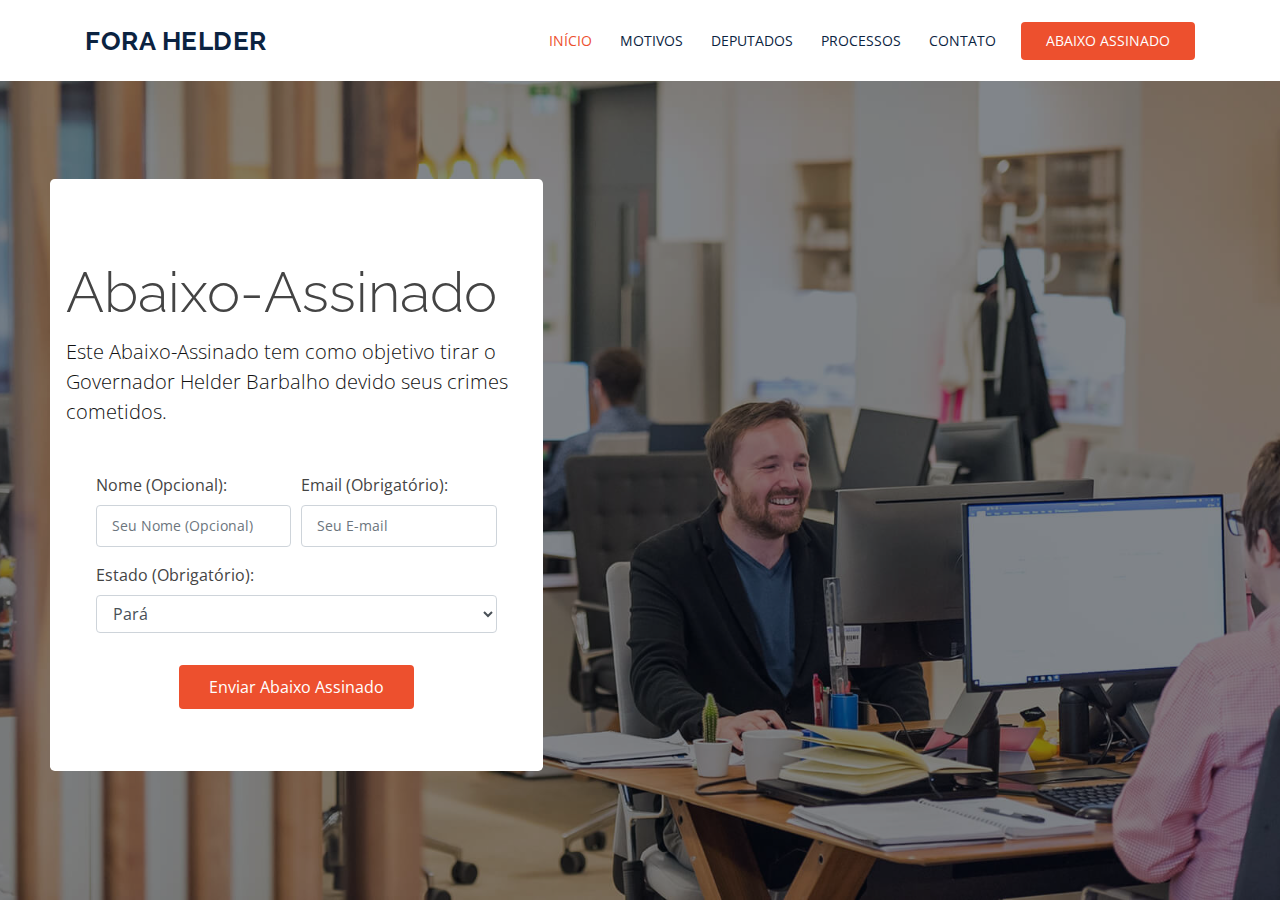
==== abaixoassinado.html @ c9b3d595 "responsividade e pagina formulario" ====
<!DOCTYPE html>
<html lang="pt-br">
  <head>
    <meta charset="utf-8" />
    <meta content="width=device-width, initial-scale=1.0" name="viewport" />

    <title>FORA HELDER</title>
    <meta content="FORA HELDER" name="description" />
    <meta content="#forahelder, Helder Barbalho, Respiradores, Família Barbalho" name="keywords" />

    <!-- Favicons -->
    <link href="assets/img/favicon.png" rel="icon" />
    <link href="assets/img/apple-touch-icon.png" rel="apple-touch-icon" />

    <!-- Google Fonts -->
    <link
      href="https://fonts.googleapis.com/css?family=Open+Sans:300,300i,400,400i,600,600i,700,700i|Raleway:300,300i,400,400i,500,500i,600,600i,700,700i|Poppins:300,300i,400,400i,500,500i,600,600i,700,700i"
      rel="stylesheet"
    />

    <!-- Vendor CSS Files -->
    <link
      href="assets/vendor/bootstrap/css/bootstrap.min.css"
      rel="stylesheet"
    />
    <link href="assets/vendor/icofont/icofont.min.css" rel="stylesheet" />
    <link href="assets/vendor/boxicons/css/boxicons.min.css" rel="stylesheet" />
    <link href="assets/vendor/animate.css/animate.min.css" rel="stylesheet" />
    <link href="assets/vendor/remixicon/remixicon.css" rel="stylesheet" />
    <link href="assets/vendor/venobox/venobox.css" rel="stylesheet" />
    <link
      href="assets/vendor/owl.carousel/assets/owl.carousel.min.css"
      rel="stylesheet"
    />
    <link href="assets/vendor/aos/aos.css" rel="stylesheet" />

    <!-- Template Main CSS File -->
    <link href="assets/css/style.css" rel="stylesheet" />
  </head>

  <body>
    <!-- ======= Header ======= -->
    <header id="header" class="fixed-top">
      <div class="container d-flex align-items-center">
        <h1 class="logo mr-auto">
          <a href="index.html">FORA HELDER</a>
        </h1>
        <!-- Uncomment below if you prefer to use an image logo -->
        <!-- <a href="index.html" class="logo mr-auto"><img src="assets/img/logo.png" alt="" class="img-fluid"></a>-->

        <nav class="nav-menu d-none d-lg-block">
          <ul>
            <li class="active"><a href="index.html">INÍCIO</a></li>
            <li><a href="#about">MOTIVOS</a></li>
            <li><a href="#services">DEPUTADOS</a></li>
            <!-- <li><a href="#portfolio">Galeria</a></li> -->
            <li><a href="#faq">PROCESSOS</a></li>
            <!-- <li class="drop-down">
              <a href="">Drop Down</a>
              <ul>
                <li><a href="#">Drop Down 1</a></li>
                <li class="drop-down">
                  <a href="#">Deep Drop Down</a>
                  <ul>
                    <li><a href="#">Deep Drop Down 1</a></li>
                    <li><a href="#">Deep Drop Down 2</a></li>
                    <li><a href="#">Deep Drop Down 3</a></li>
                    <li><a href="#">Deep Drop Down 4</a></li>
                    <li><a href="#">Deep Drop Down 5</a></li>
                  </ul>
                </li>
                <li><a href="#">Drop Down 2</a></li>
                <li><a href="#">Drop Down 3</a></li>
                <li><a href="#">Drop Down 4</a></li>
              </ul>
            </li> -->
            <li><a href="#contact">CONTATO</a></li>
          </ul>
        </nav>
        <!-- .nav-menu -->

        <a href="#" class="get-started-btn">ABAIXO ASSINADO</a>
      </div>
    </header>
    <!-- End Header -->
    
    <!-- ======= INICIO ======= -->
    <section id="hero">
      <div id="heroCarousel" class="carousel slide carousel-fade" data-ride="carousel">
        <!-- <ol class="carousel-indicators" id="hero-carousel-indicators"></ol> -->
        <div class="carousel-inner" role="listbox">
          <div class="carousel-item active" style="background-image: url(assets/img/slide/slide-1.jpg)">
            <div class="carousel-container">
                <div class="row">
                    <!-- <div class="col-md-6"></div> -->
                    <div class="col-md-6">
                        <div class="jumbotron section-assinaturas contact">

                            <br><br>
                            <h1 class="display-4">Abaixo-Assinado</h1>
                            <p class="lead">Este Abaixo-Assinado tem como objetivo tirar o Governador Helder Barbalho devido seus crimes cometidos.</p>
                            
                            <form action="enviar.php" method="post" role="form" class="php-email-form" >

                                <div class="form-row">
                                    <div class="col form-group">
                                        <label >Nome (Opcional):</label>
                                        <input 
                                        type="text"
                                        name="nome"
                                        class="form-control"
                                        id="nome"
                                        placeholder="Seu Nome (Opcional)"
                                        />
                                        
                                    </div>
                    
                                    <div class="col form-group">
                                        <label>Email (Obrigatório):</label>
                                        <input
                                        type="email"
                                        class="form-control"
                                        name="email"
                                        id="email"
                                        placeholder="Seu E-mail"
                                        data-rule="email"
                                        data-msg="Insira um email válido"
                                        />
                                        <div class="validate"></div>
                                    </div>
                                </div>
                            
                                <div class="form-row">
                                    <div class="col form-group">
                                        <!-- <input 
                                        type="text"
                                        name="estado"
                                        class="form-control"
                                        id="estado"
                                        placeholder="Seu Estado"
                                        data-msg="Insira o seu Estado"
                                        data-rule="minlen:4"
                                        /> -->
                                        
                                        <label>Estado (Obrigatório):</label>
                                        <select class="form-control" name="estado" id="estado">
                                            <option>Pará</option>
                                            <option>São Paulo</option>
                                            <option></option> <option></option> 
                                            <option>Acre</option>
                                            <option>Alagoas</option>
                                            <option>Amapá</option>
                                            <option>Amazonas</option>
                                            <option>Bahia</option>
                                            <option>Ceara</option>
                                            <option>Distrito Federal</option>
                                            <option>Espírito Santo</option>
                                            <option>Goiás</option>
                                            <option>Maranhão</option>
                                            <option>Mato Grosso</option>
                                            <option>Mato Grosso do Sul</option>
                                            <option>Minas Gerais</option>
                                            <option>Paraíba</option>
                                            <option>Paraná</option>
                                            <option>Pernambuco</option>
                                            <option>Piauí</option>
                                            <option>Rio de Janeiro</option>
                                            <option>Rio Grande do Norte</option>
                                            <option>Rio Grande do Sul</option>
                                            <option>Rondônia</option>
                                            <option>Roraima</option>
                                            <option>Santa Catarina</option>
                                            <option>Sergipe</option>
                                            <option>Tocantins</option>
                                        </select>
                    
                                    </div>
                                </div>
                            
                                
                                <!-- <div class="form-group">
                                <input
                                    type="text"
                                    class="form-control"
                                    name="subject"
                                    id="subject"
                                    placeholder="Subject"
                                    data-rule="minlen:4"
                                    data-msg="Please enter at least 8 chars of subject"
                                />
                                <div class="validate"></div>
                                </div>
                                <div class="form-group">
                                <textarea
                                    class="form-control"
                                    name="message"
                                    rows="5"
                                    data-rule="required"
                                    data-msg="Please write something for us"
                                    placeholder="Message"
                                ></textarea>
                                <div class="validate"></div>
                                </div> -->
                
                                <div class="mb-3">
                                    <div class="loading">Carregando</div>
                                    <div class="error-message"></div>
                                    <div class="sent-message">
                                        Mensagem Enviada.Obrigado pela sua ajuda.
                                    </div>
                                </div>

                                <div class="text-center">
                                <button type="submit">Enviar Abaixo Assinado</button>
                                </div>
                            </form>
                        </div>
                    </div>
                </div>

              <!-- <div class="container" id="secao-inicio">
                <h2 class="animate__animated animate__fadeInDown">
                  <span>FORA HELDER</span>
                </h2>
                <p class="animate__animated animate__fadeInUp">

                </p>
                <a href="#about" class="btn-get-started animate__animated animate__fadeInUp scrollto">
                  Motivos
                </a>
                <a href="#services" class="btn-get-started animate__animated animate__fadeInUp scrollto">
                  Deputados
                </a>
                <a href="#cta" class="btn-get-started animate__animated animate__fadeInUp scrollto">
                  Abaixo Assinado
                </a>
              </div> -->
            </div>
          </div>

          <!-- <div
            class="carousel-item"
            style="background-image: url(assets/img/slide/slide-2.jpg)"
          >
            <div class="carousel-container">
              <div class="container">
                <h2 class="animate__animated animate__fadeInDown">
                Estudantil Paraense
                </h2>
                <p class="animate__animated animate__fadeInUp">
                  Ut velit est quam dolor ad a aliquid qui aliquid. Sequi ea ut
                  et est quaerat sequi nihil ut aliquam. Occaecati alias dolorem
                  mollitia ut. Similique ea voluptatem. Esse doloremque
                  accusamus repellendus deleniti vel.
                </p>
                <a
                  href="#about"
                  class="btn-get-started animate__animated animate__fadeInUp scrollto"
                  >Saiba Mais</a
                >
              </div>
            </div>
          </div>

          <div
            class="carousel-item"
            style="background-image: url(assets/img/slide/slide-3.jpg)"
          >
            <div class="carousel-container">
              <div class="container">
                <h2 class="animate__animated animate__fadeInDown">
                  
                </h2>
                <p class="animate__animated animate__fadeInUp">
                  Ut velit est quam dolor ad a aliquid qui aliquid. Sequi ea ut
                  et est quaerat sequi nihil ut aliquam. Occaecati alias dolorem
                  mollitia ut. Similique ea voluptatem. Esse doloremque
                  accusamus repellendus deleniti vel. Minus et tempore modi
                  architecto.
                </p>
                <a
                  href="#about"
                  class="btn-get-started animate__animated animate__fadeInUp scrollto"
                  >Saiba Mais</a
                >
              </div>
            </div>
          </div>
        </div>

        <a
          class="carousel-control-prev"
          href="#heroCarousel"
          role="button"
          data-slide="prev"
        >
          <span
            class="carousel-control-prev-icon icofont-simple-left"
            aria-hidden="true"
          ></span>
          <span class="sr-only">Previous</span>
        </a>

        <a
          class="carousel-control-next"
          href="#heroCarousel"
          role="button"
          data-slide="next"
        >
          <span
            class="carousel-control-next-icon icofont-simple-right"
            aria-hidden="true"
          ></span>
          <span class="sr-only">Next</span>
        </a> -->
        </div>
    </section>
    <!-- INICIO -->

    <div id="preloader"></div>
    <a href="#" class="back-to-top"><i class="icofont-simple-up"></i></a>

    <!-- Vendor JS Files -->
    <script src="assets/vendor/jquery/jquery.min.js"></script>
    <script src="assets/vendor/bootstrap/js/bootstrap.bundle.min.js"></script>
    <script src="assets/vendor/jquery.easing/jquery.easing.min.js"></script>
    <script src="assets/vendor/php-email-form/validate.js"></script>
    <script src="assets/vendor/waypoints/jquery.waypoints.min.js"></script>
    <script src="assets/vendor/counterup/counterup.min.js"></script>
    <script src="assets/vendor/venobox/venobox.min.js"></script>
    <script src="assets/vendor/owl.carousel/owl.carousel.min.js"></script>
    <script src="assets/vendor/isotope-layout/isotope.pkgd.min.js"></script>
    <script src="assets/vendor/aos/aos.js"></script>

    <!-- Template Main JS File -->
    <script src="assets/js/main.js"></script>
  </body>
</html>
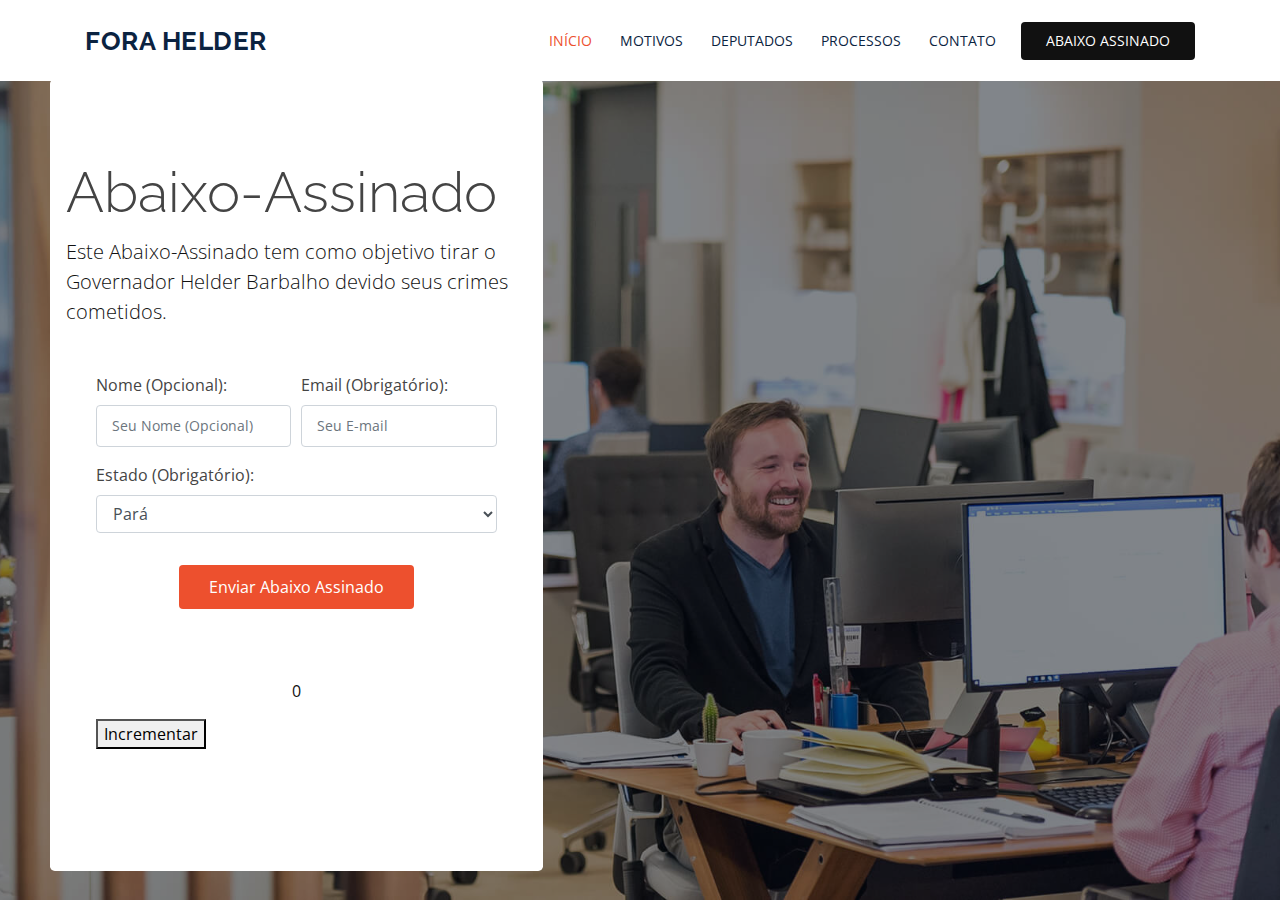
==== commit 7a030971: "atualização de cores inicio" ====
--- a/abaixoassinado.html
+++ b/abaixoassinado.html
@@ -212,6 +212,15 @@
 
                                 <div class="text-center">
                                 <button type="submit">Enviar Abaixo Assinado</button>
+                                <section class="about">
+                                  <div class="container">
+                                    <div class="row">
+                                      <p id="contador"></p>
+                                      <button id="btn_incrementar" type="button"> Incrementar</button>
+                                    </div>
+                                  </div>
+                                </section>
+                          
                                 </div>
                             </form>
                         </div>
@@ -320,6 +329,8 @@
     <div id="preloader"></div>
     <a href="#" class="back-to-top"><i class="icofont-simple-up"></i></a>
 
+    <script src="assets/js/script.js"></script>
+
     <!-- Vendor JS Files -->
     <script src="assets/vendor/jquery/jquery.min.js"></script>
     <script src="assets/vendor/bootstrap/js/bootstrap.bundle.min.js"></script>
--- a/assets/css/style.css
+++ b/assets/css/style.css
@@ -11,7 +11,7 @@
 } */
 
 a:hover {
-  color: #f1775d;
+  color: #111;
   text-decoration: none;
 }
 
@@ -89,14 +89,15 @@
   width: 40px;
   height: 40px;
   border-radius: 4px;
-  background: #ed502e;
+  background: #111;
   color: #fff;
   transition: all 0.4s;
 }
 
 .back-to-top i:hover {
-  background: #f06f54;
-  color: #fff;
+  background: #fff;
+  color: #111;
+  border: 2px solid #111;
 }
 
 /*--------------------------------------------------------------
@@ -255,7 +256,7 @@
 /* Get Startet Button */
 .get-started-btn {
   margin-left: 25px;
-  background: #ed502e;
+  background: #111;
   color: #fff;
   border-radius: 4px;
   padding: 8px 25px 9px 25px;
@@ -266,7 +267,7 @@
 }
 
 .get-started-btn:hover {
-  background: #ef6445;
+  background: #111;
   color: #fff;
 }
 
@@ -527,7 +528,7 @@
 
 #hero .btn-get-started {
   font-family: 'Raleway', sans-serif;
-  font-weight: 500;
+  font-weight: bold;
   font-size: 14px;
   letter-spacing: 1px;
   display: inline-block;
@@ -538,12 +539,16 @@
   color: #fff;
   -webkit-animation-delay: 0.8s;
   animation-delay: 0.8s;
-  background: #ed502e;
+  background: #111;
   margin-top: 15px;
+  text-transform: uppercase;
 }
 
 #hero .btn-get-started:hover {
-  background: #ef6445;
+  background: #fff;
+  color: #111;
+  text-transform: uppercase;
+  font-weight: bold;
 }
 
 @media (max-width: 992px) {
@@ -602,7 +607,7 @@
   margin: 0 0 5px 0;
   letter-spacing: 2px;
   text-transform: uppercase;
-  color: #aaaaaa;
+  color: #111;
   font-family: 'Poppins', sans-serif;
 }
 
@@ -626,7 +631,7 @@
   font-weight: 700;
   text-transform: uppercase;
   font-family: 'Poppins', sans-serif;
-  color: #0f2f57;
+  color: #111;
 }
 
 @media (max-width: 500px){
@@ -661,7 +666,7 @@
   left: 0;
   top: 2px;
   font-size: 20px;
-  color: #ed502e;
+  color: #111;
   line-height: 1;
 }
 
@@ -757,7 +762,7 @@
 .why-us .content h3 {
   font-weight: 400;
   font-size: 34px;
-  color: #123a6d;
+  color: #111;
 }
 
 .why-us .content h4 {
@@ -811,7 +816,7 @@
 }
 
 .why-us .accordion-list span {
-  color: #ed502e;
+  color: #111;
   font-weight: 600;
   font-size: 18px;
   padding-right: 10px;
@@ -1159,6 +1164,17 @@
   margin: auto;
 }
 
+.dep-contra-title p{
+  margin-top: 30px;
+  margin-bottom: 30px;
+  font-size: 36px;
+  font-weight: 700;
+  text-transform: uppercase;
+  font-family: 'Poppins', sans-serif;
+  color: #720a0a;
+  text-align: center;
+}
+
 .dep-title p {
   margin-top: 30px;
   margin-bottom: 30px;
@@ -1166,7 +1182,7 @@
   font-weight: 700;
   text-transform: uppercase;
   font-family: 'Poppins', sans-serif;
-  color: #0f2f57;
+  color: #111;
   text-align: center;
 }
 
@@ -1185,12 +1201,14 @@
   font-weight: bold;
   transition: 0.3s;
   /* border: 2px solid ; */
-  background: #ed502e;
+  background: #111;
+  border: 2px solid #111;
 }
 
 .btn-todos .btn-todos-button:hover {
-  background: #111;
-  color: #fff;
+  background: #fff;
+  color: #111;
+  border: 2px solid #111;
 }
 
 
@@ -1294,7 +1312,7 @@
 --------------------------------------------------------------*/
 .cta {
   padding: 80px 0;
-  background: #0b2341;
+  background: #111;
   margin-top: 50px;
 }
 
@@ -1319,13 +1337,14 @@
   transition: 0.5s;
   text-transform: uppercase;
   margin-top: 10px;
-  border: 2px solid #ed502e;
+  border: 2px solid #fff;
   color: #fff;
 }
 
 .cta .cta-btn:hover {
-  background: #ed502e;
-  border: 2px solid #ed502e;
+  background: #fff;
+  border: 2px solid #fff;
+  color: #111;
 }
 
 /*--------------------------------------------------------------
@@ -1680,26 +1699,40 @@
 # Contact
 --------------------------------------------------------------*/
 .contact .info-box {
-  color: #0b2341;
+  color: #111;
   text-align: center;
   box-shadow: 0 0 30px rgba(214, 215, 216, 0.6);
   padding: 20px 0 30px 0;
   background: #fff;
 }
 
+.contact .info-box:hover{
+  transition: 0.3s;
+  background: #111;
+  color: #fff;
+}
+
 .contact .info-box i {
   font-size: 32px;
-  color: #ed502e;
+  color: #111;
   border-radius: 50%;
   padding: 8px;
   border: 2px dotted #fbdad2;
 }
 
+.contact .info-box:hover i{
+  color: #fff;
+}
+
 .contact .info-box h3 {
   font-size: 20px;
-  color: #777777;
+  color: #111;
   font-weight: 700;
   margin: 10px 0;
+}
+
+.contact .info-box:hover h3{
+  color: #fff;
 }
 
 .contact .info-box p {
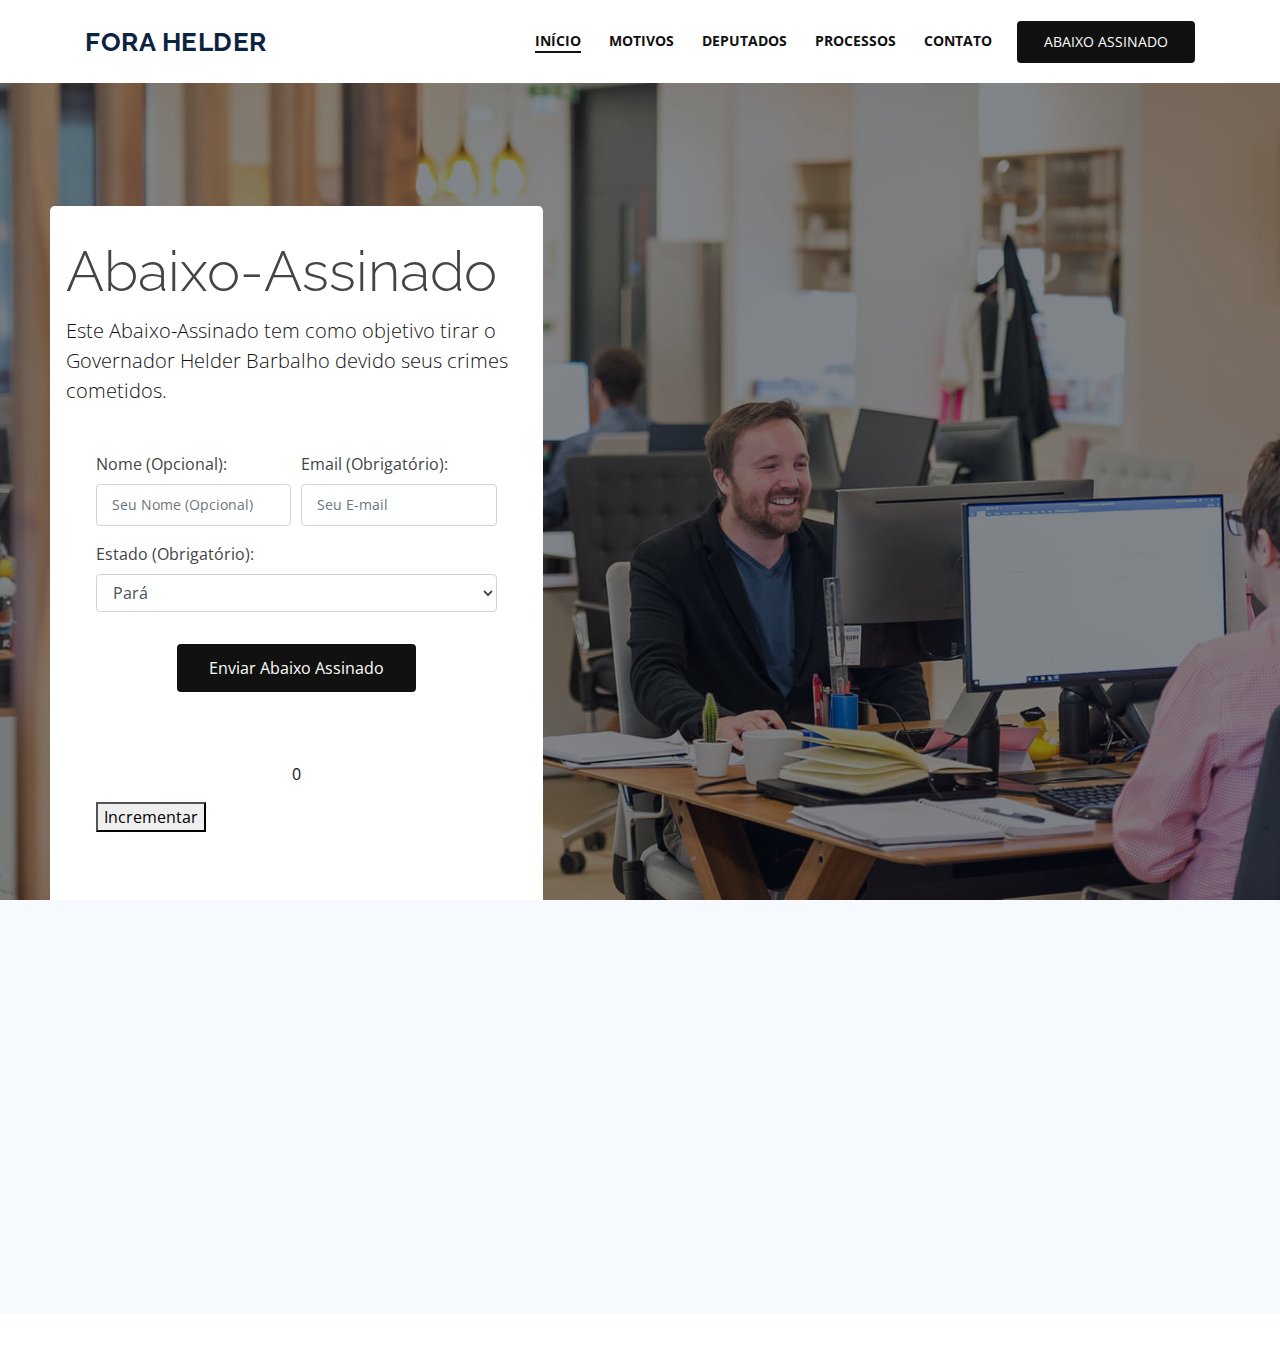
==== commit 39d33311: "layout básico atualizado" ====
--- a/abaixoassinado.html
+++ b/abaixoassinado.html
@@ -51,10 +51,10 @@
         <nav class="nav-menu d-none d-lg-block">
           <ul>
             <li class="active"><a href="index.html">INÍCIO</a></li>
-            <li><a href="#about">MOTIVOS</a></li>
-            <li><a href="#services">DEPUTADOS</a></li>
+            <li><a href="index.html">MOTIVOS</a></li>
+            <li><a href="index.html">DEPUTADOS</a></li>
             <!-- <li><a href="#portfolio">Galeria</a></li> -->
-            <li><a href="#faq">PROCESSOS</a></li>
+            <li><a href="index.html">PROCESSOS</a></li>
             <!-- <li class="drop-down">
               <a href="">Drop Down</a>
               <ul>
@@ -74,7 +74,7 @@
                 <li><a href="#">Drop Down 4</a></li>
               </ul>
             </li> -->
-            <li><a href="#contact">CONTATO</a></li>
+            <li><a href="index.html">CONTATO</a></li>
           </ul>
         </nav>
         <!-- .nav-menu -->
@@ -92,11 +92,8 @@
           <div class="carousel-item active" style="background-image: url(assets/img/slide/slide-1.jpg)">
             <div class="carousel-container">
                 <div class="row">
-                    <!-- <div class="col-md-6"></div> -->
-                    <div class="col-md-6">
+                    <div class="col-md-6 coluna-template" >
                         <div class="jumbotron section-assinaturas contact">
-
-                            <br><br>
                             <h1 class="display-4">Abaixo-Assinado</h1>
                             <p class="lead">Este Abaixo-Assinado tem como objetivo tirar o Governador Helder Barbalho devido seus crimes cometidos.</p>
                             
@@ -326,6 +323,192 @@
     </section>
     <!-- INICIO -->
 
+          <!-- ======= CONTATO Section ======= -->
+          <section id="contact" class="contact section-bg">
+            <div class="container" data-aos="fade-up">
+              <div class="section-title">
+                <h2>Contato</h2>
+                <p>Formas de Contato</p>
+              </div>
+    
+              <div class="row">
+                <div class="col-lg-12">
+                  <div class="row">
+                    <!-- ENDEREÇO -->
+                    <!-- <div class="col-md-12">
+                      <div class="info-box">
+                        <i class="bx bx-map"></i>
+                        <h3>Our Address</h3>
+                        <p>A108 Adam Street, New York, NY 535022</p>
+                      </div>
+                    </div> -->
+                    <div class="col-md-6 col-lg-6">
+                      <a href="mailto:forahelder@gmail.com">
+                        <div class="info-box mt-4">
+                          <i class="bx bx-envelope"></i>
+                          <h3>E-mail</h3>
+                          <p>forahelder@gmail.com</p>
+                        </div>
+                      </a>
+                    </div>
+                    <div class="col-md-6 col-lg-6">
+                      <a target="__blanck" href="https://www.instagram.com/fora.helder/">
+                        <div class="info-box mt-4">
+                          <i class='bx bxl-instagram'></i>
+                          <h3>Social</h3>
+                          <p>@fora.helder</p>
+                        </div>
+                      </a>
+                    </div>
+                    <!-- <div class="col-md-12 col-lg-12" style="margin-top: 15px">
+                      <div class="info-box">
+                        <div class="social-links mt-3">
+                          <a
+                            target="_black"
+                            href=""
+                            class="instagram"
+                            ><i class="bx bxl-instagram"></i
+                          ></a>
+                          <a
+                            target="_black"
+                            href=""
+                            class="facebook"
+                            ><i class="bx bxl-facebook"></i
+                          ></a>
+                          <a
+                            target="_black"
+                            href="https://www.youtube.com/channel/UCDfscKXacKBPouACKh8weFg?fbclid=IwAR2gGmIe-T2znMo9pCXrG9UvkhzobjGl2JpP34DBdSfC7uC6VQcrTAQm1lw"
+                            class="google-plus"
+                            ><i class="bx bxl-youtube"></i
+                          ></a>
+                          <a target="_black" href="#" class="twitter"
+                          ><i class="bx bxl-twitter"></i
+                        ></a>
+                          <a target="_black" href="#" class="linkedin"
+                            ><i class="bx bxl-linkedin"></i
+                          ></a>
+                        </div>
+                      </div>
+                    </div> -->
+                  </div>
+                </div>
+    
+                <!-- FORMULARIO -->
+                <!-- <div class="col-lg-6">
+                  <form action="enviar.php" method="post" role="form" class="php-email-form" >
+    
+                    <div class="form-row">
+    
+                      <div class="col form-group">
+                        <input 
+                          type="text"
+                          name="nome"
+                          class="form-control"
+                          id="nome"
+                          placeholder="Seu Nome (Opcional)"
+                        />
+                      </div>
+    
+                      <div class="col form-group">
+                        <input
+                          type="email"
+                          class="form-control"
+                          name="email"
+                          id="email"
+                          placeholder="Seu E-mail"
+                          data-rule="email"
+                          data-msg="Insira um email válido"
+                        />
+                        <div class="validate"></div>
+                      </div>
+    
+                      <div class="col form-group">
+                        <input 
+                          type="text"
+                          name="estado"
+                          class="form-control"
+                          id="estado"
+                          placeholder="Seu Estado"
+                          data-msg="Insira o seu Estado"
+                          data-rule="minlen:4"
+                        />
+                        
+                        <select class="form-control" name="estado" id="estado">
+                          <option>Pará</option>
+                          <option>São Paulo</option>
+                          <option></option> <option></option> 
+                          <option>Acre</option>
+                          <option>Alagoas</option>
+                          <option>Amapá</option>
+                          <option>Amazonas</option>
+                          <option>Bahia</option>
+                          <option>Ceara</option>
+                          <option>Distrito Federal</option>
+                          <option>Espírito Santo</option>
+                          <option>Goiás</option>
+                          <option>Maranhão</option>
+                          <option>Mato Grosso</option>
+                          <option>Mato Grosso do Sul</option>
+                          <option>Minas Gerais</option>
+                          <option>Paraíba</option>
+                          <option>Paraná</option>
+                          <option>Pernambuco</option>
+                          <option>Piauí</option>
+                          <option>Rio de Janeiro</option>
+                          <option>Rio Grande do Norte</option>
+                          <option>Rio Grande do Sul</option>
+                          <option>Rondônia</option>
+                          <option>Roraima</option>
+                          <option>Santa Catarina</option>
+                          <option>Sergipe</option>
+                          <option>Tocantins</option>
+                        </select>
+    
+                      </div>
+    
+                    </div>
+                    
+                    <div class="form-group">
+                      <input
+                        type="text"
+                        class="form-control"
+                        name="subject"
+                        id="subject"
+                        placeholder="Subject"
+                        data-rule="minlen:4"
+                        data-msg="Please enter at least 8 chars of subject"
+                      />
+                      <div class="validate"></div>
+                    </div>
+                    <div class="form-group">
+                      <textarea
+                        class="form-control"
+                        name="message"
+                        rows="5"
+                        data-rule="required"
+                        data-msg="Please write something for us"
+                        placeholder="Message"
+                      ></textarea>
+                      <div class="validate"></div>
+                    </div>
+    
+                    <div class="mb-3">
+                      <div class="loading">Loading</div>
+                      <div class="error-message"></div>
+                      <div class="sent-message">
+                        Your message has been sent. Thank you!
+                      </div>
+                    </div>
+                    <div class="text-center">
+                      <button type="submit">Enviar Abaixo-Assinado</button>
+                    </div>
+                  </form>
+                </div> -->
+              </div>
+            </div>
+          </section>
+          <!-- End CONTATO Section -->
+
     <div id="preloader"></div>
     <a href="#" class="back-to-top"><i class="icofont-simple-up"></i></a>
 
--- a/assets/css/style.css
+++ b/assets/css/style.css
@@ -162,7 +162,9 @@
 .nav-menu a {
   display: block;
   position: relative;
-  color: #0b2341;
+  color: #111;
+  text-transform: uppercase;
+  font-weight: bold;
   transition: 0.3s;
   font-size: 14px;
   font-family: 'Open Sans', sans-serif;
@@ -171,7 +173,8 @@
 .nav-menu a:hover,
 .nav-menu .active > a,
 .nav-menu li:hover > a {
-  color: #ed502e;
+  color: #111;
+  border-bottom: 2px solid #111;
 }
 
 .nav-menu .drop-down ul {
@@ -264,11 +267,14 @@
   transition: 0.3s;
   font-size: 14px;
   display: inline-block;
+  border: 2px solid #111;
+
 }
 
 .get-started-btn:hover {
-  background: #111;
-  color: #fff;
+  background: #fff;
+  color: #111;
+  border: 2px solid #111;
 }
 
 @media (max-width: 768px) {
@@ -551,6 +557,16 @@
   font-weight: bold;
 }
 
+.coluna-template{
+  margin-top: 210px;
+}
+
+@media (max-width: 1053px){
+  .display-4{
+    font-size: 50px;
+  }
+}
+
 @media (max-width: 992px) {
   #hero {
     height: 140vh;
@@ -558,6 +574,9 @@
   #hero .carousel-container {
     text-align: center;
     top: 74px;
+  }
+  .coluna-template{
+    margin-top: 90px;
   }
 }
 
@@ -583,6 +602,8 @@
 #secao-inicio{
   text-align: right;
 }
+
+
 
 /*--------------------------------------------------------------
 # Sections General
@@ -619,9 +640,10 @@
   content: '';
   width: 120px;
   height: 1px;
-  display: inline-block;
-  background: #f38b74;
+  display: none;
+  background: red;
   margin: 4px 10px;
+  text-align: center;
 }
 
 .section-title p {
@@ -636,6 +658,9 @@
 
 @media (max-width: 500px){
   .section-title p{
+    text-align: center;
+  }
+  .section-title h2{
     text-align: center;
   }
 }
@@ -843,7 +868,7 @@
 }
 
 .why-us .accordion-list a.collapsed:hover {
-  color: #ed502e;
+  color: rgb(109, 89, 89);
 }
 
 .why-us .accordion-list a.collapsed .icon-show {
@@ -1820,16 +1845,20 @@
 }
 
 .contact .php-email-form button[type='submit'] {
-  background: #ed502e;
+  background: #111;
   border: 0;
   padding: 10px 30px;
   border-radius: 4px;
   color: #fff;
   transition: 0.4s;
+  border: solid 2px #111;
+
 }
 
 .contact .php-email-form button[type='submit']:hover {
-  background: #ef6445;
+  background: #fff;
+  border: solid 2px #111;
+  color: #111;
 }
 
 @-webkit-keyframes animate-loading {
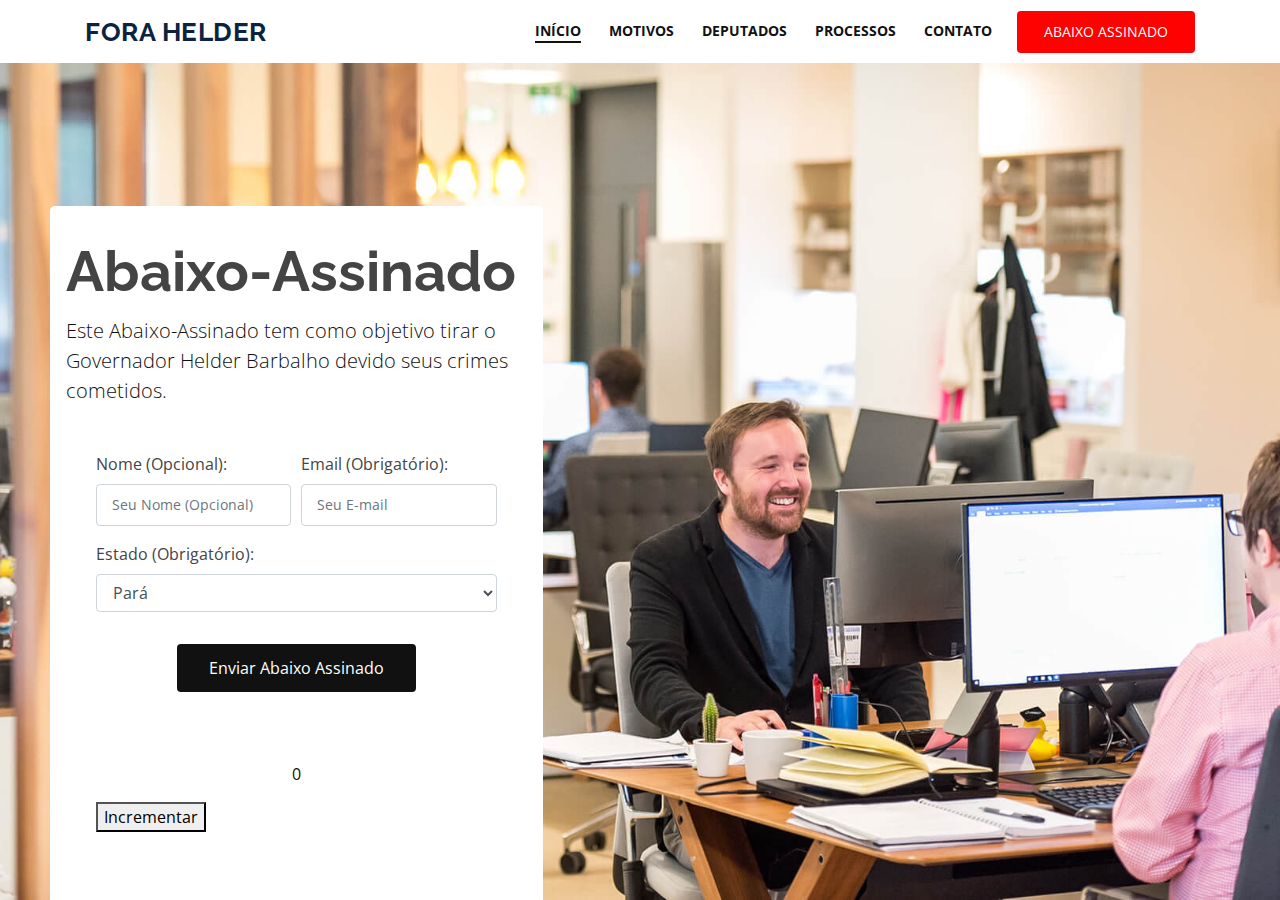
==== commit 89dadc62: "ajustes" ====
--- a/abaixoassinado.html
+++ b/abaixoassinado.html
@@ -323,191 +323,6 @@
     </section>
     <!-- INICIO -->
 
-          <!-- ======= CONTATO Section ======= -->
-          <section id="contact" class="contact section-bg">
-            <div class="container" data-aos="fade-up">
-              <div class="section-title">
-                <h2>Contato</h2>
-                <p>Formas de Contato</p>
-              </div>
-    
-              <div class="row">
-                <div class="col-lg-12">
-                  <div class="row">
-                    <!-- ENDEREÇO -->
-                    <!-- <div class="col-md-12">
-                      <div class="info-box">
-                        <i class="bx bx-map"></i>
-                        <h3>Our Address</h3>
-                        <p>A108 Adam Street, New York, NY 535022</p>
-                      </div>
-                    </div> -->
-                    <div class="col-md-6 col-lg-6">
-                      <a href="mailto:forahelder@gmail.com">
-                        <div class="info-box mt-4">
-                          <i class="bx bx-envelope"></i>
-                          <h3>E-mail</h3>
-                          <p>forahelder@gmail.com</p>
-                        </div>
-                      </a>
-                    </div>
-                    <div class="col-md-6 col-lg-6">
-                      <a target="__blanck" href="https://www.instagram.com/fora.helder/">
-                        <div class="info-box mt-4">
-                          <i class='bx bxl-instagram'></i>
-                          <h3>Social</h3>
-                          <p>@fora.helder</p>
-                        </div>
-                      </a>
-                    </div>
-                    <!-- <div class="col-md-12 col-lg-12" style="margin-top: 15px">
-                      <div class="info-box">
-                        <div class="social-links mt-3">
-                          <a
-                            target="_black"
-                            href=""
-                            class="instagram"
-                            ><i class="bx bxl-instagram"></i
-                          ></a>
-                          <a
-                            target="_black"
-                            href=""
-                            class="facebook"
-                            ><i class="bx bxl-facebook"></i
-                          ></a>
-                          <a
-                            target="_black"
-                            href="https://www.youtube.com/channel/UCDfscKXacKBPouACKh8weFg?fbclid=IwAR2gGmIe-T2znMo9pCXrG9UvkhzobjGl2JpP34DBdSfC7uC6VQcrTAQm1lw"
-                            class="google-plus"
-                            ><i class="bx bxl-youtube"></i
-                          ></a>
-                          <a target="_black" href="#" class="twitter"
-                          ><i class="bx bxl-twitter"></i
-                        ></a>
-                          <a target="_black" href="#" class="linkedin"
-                            ><i class="bx bxl-linkedin"></i
-                          ></a>
-                        </div>
-                      </div>
-                    </div> -->
-                  </div>
-                </div>
-    
-                <!-- FORMULARIO -->
-                <!-- <div class="col-lg-6">
-                  <form action="enviar.php" method="post" role="form" class="php-email-form" >
-    
-                    <div class="form-row">
-    
-                      <div class="col form-group">
-                        <input 
-                          type="text"
-                          name="nome"
-                          class="form-control"
-                          id="nome"
-                          placeholder="Seu Nome (Opcional)"
-                        />
-                      </div>
-    
-                      <div class="col form-group">
-                        <input
-                          type="email"
-                          class="form-control"
-                          name="email"
-                          id="email"
-                          placeholder="Seu E-mail"
-                          data-rule="email"
-                          data-msg="Insira um email válido"
-                        />
-                        <div class="validate"></div>
-                      </div>
-    
-                      <div class="col form-group">
-                        <input 
-                          type="text"
-                          name="estado"
-                          class="form-control"
-                          id="estado"
-                          placeholder="Seu Estado"
-                          data-msg="Insira o seu Estado"
-                          data-rule="minlen:4"
-                        />
-                        
-                        <select class="form-control" name="estado" id="estado">
-                          <option>Pará</option>
-                          <option>São Paulo</option>
-                          <option></option> <option></option> 
-                          <option>Acre</option>
-                          <option>Alagoas</option>
-                          <option>Amapá</option>
-                          <option>Amazonas</option>
-                          <option>Bahia</option>
-                          <option>Ceara</option>
-                          <option>Distrito Federal</option>
-                          <option>Espírito Santo</option>
-                          <option>Goiás</option>
-                          <option>Maranhão</option>
-                          <option>Mato Grosso</option>
-                          <option>Mato Grosso do Sul</option>
-                          <option>Minas Gerais</option>
-                          <option>Paraíba</option>
-                          <option>Paraná</option>
-                          <option>Pernambuco</option>
-                          <option>Piauí</option>
-                          <option>Rio de Janeiro</option>
-                          <option>Rio Grande do Norte</option>
-                          <option>Rio Grande do Sul</option>
-                          <option>Rondônia</option>
-                          <option>Roraima</option>
-                          <option>Santa Catarina</option>
-                          <option>Sergipe</option>
-                          <option>Tocantins</option>
-                        </select>
-    
-                      </div>
-    
-                    </div>
-                    
-                    <div class="form-group">
-                      <input
-                        type="text"
-                        class="form-control"
-                        name="subject"
-                        id="subject"
-                        placeholder="Subject"
-                        data-rule="minlen:4"
-                        data-msg="Please enter at least 8 chars of subject"
-                      />
-                      <div class="validate"></div>
-                    </div>
-                    <div class="form-group">
-                      <textarea
-                        class="form-control"
-                        name="message"
-                        rows="5"
-                        data-rule="required"
-                        data-msg="Please write something for us"
-                        placeholder="Message"
-                      ></textarea>
-                      <div class="validate"></div>
-                    </div>
-    
-                    <div class="mb-3">
-                      <div class="loading">Loading</div>
-                      <div class="error-message"></div>
-                      <div class="sent-message">
-                        Your message has been sent. Thank you!
-                      </div>
-                    </div>
-                    <div class="text-center">
-                      <button type="submit">Enviar Abaixo-Assinado</button>
-                    </div>
-                  </form>
-                </div> -->
-              </div>
-            </div>
-          </section>
-          <!-- End CONTATO Section -->
 
     <div id="preloader"></div>
     <a href="#" class="back-to-top"><i class="icofont-simple-up"></i></a>
--- a/assets/css/style.css
+++ b/assets/css/style.css
@@ -107,7 +107,7 @@
   background: #fff;
   transition: all 0.5s;
   z-index: 997;
-  padding: 20px 0;
+  padding: 10px 0;
 }
 
 #header.header-scrolled {
@@ -259,7 +259,7 @@
 /* Get Startet Button */
 .get-started-btn {
   margin-left: 25px;
-  background: #111;
+  background: #fe0000;
   color: #fff;
   border-radius: 4px;
   padding: 8px 25px 9px 25px;
@@ -267,13 +267,13 @@
   transition: 0.3s;
   font-size: 14px;
   display: inline-block;
-  border: 2px solid #111;
+  border: 2px solid #fe0000;
 
 }
 
 .get-started-btn:hover {
-  background: #fff;
-  color: #111;
+  background: #111;
+  color: #fff;
   border: 2px solid #111;
 }
 
@@ -423,7 +423,7 @@
 
 #hero .carousel-item::before {
   content: '';
-  background-color: rgba(4, 12, 21, 0.5);
+  /* background-color: rgba(153, 156, 160, 0.5); */
 }
 
 #hero .carousel-container {
@@ -437,7 +437,7 @@
 }
 
 #hero h2 {
-  color: #fff;
+  color: #111;
   margin: 0;
   font-size: 48px;
   font-weight: 700;
@@ -546,6 +546,7 @@
   -webkit-animation-delay: 0.8s;
   animation-delay: 0.8s;
   background: #111;
+  border: 2px solid #111;
   margin-top: 15px;
   text-transform: uppercase;
 }
@@ -553,12 +554,17 @@
 #hero .btn-get-started:hover {
   background: #fff;
   color: #111;
+  border: 2px solid #111;
   text-transform: uppercase;
   font-weight: bold;
 }
 
 .coluna-template{
   margin-top: 210px;
+}
+
+.coluna-template .display-4{
+  font-weight: bold;
 }
 
 @media (max-width: 1053px){
@@ -595,7 +601,7 @@
 
 @media (max-height: 500px) {
   #hero {
-    height: 140vh;
+    height: 50vh;
   }
 }
 
@@ -1196,7 +1202,7 @@
   font-weight: 700;
   text-transform: uppercase;
   font-family: 'Poppins', sans-serif;
-  color: #720a0a;
+  color: #fe0000;
   text-align: center;
 }
 
@@ -2198,3 +2204,12 @@
   background-color: #fff;
   border-radius: .3rem;
 }
+
+.eapps-link title{
+  display: none;
+}
+
+.eapps-link a{
+  display: none;
+}
+
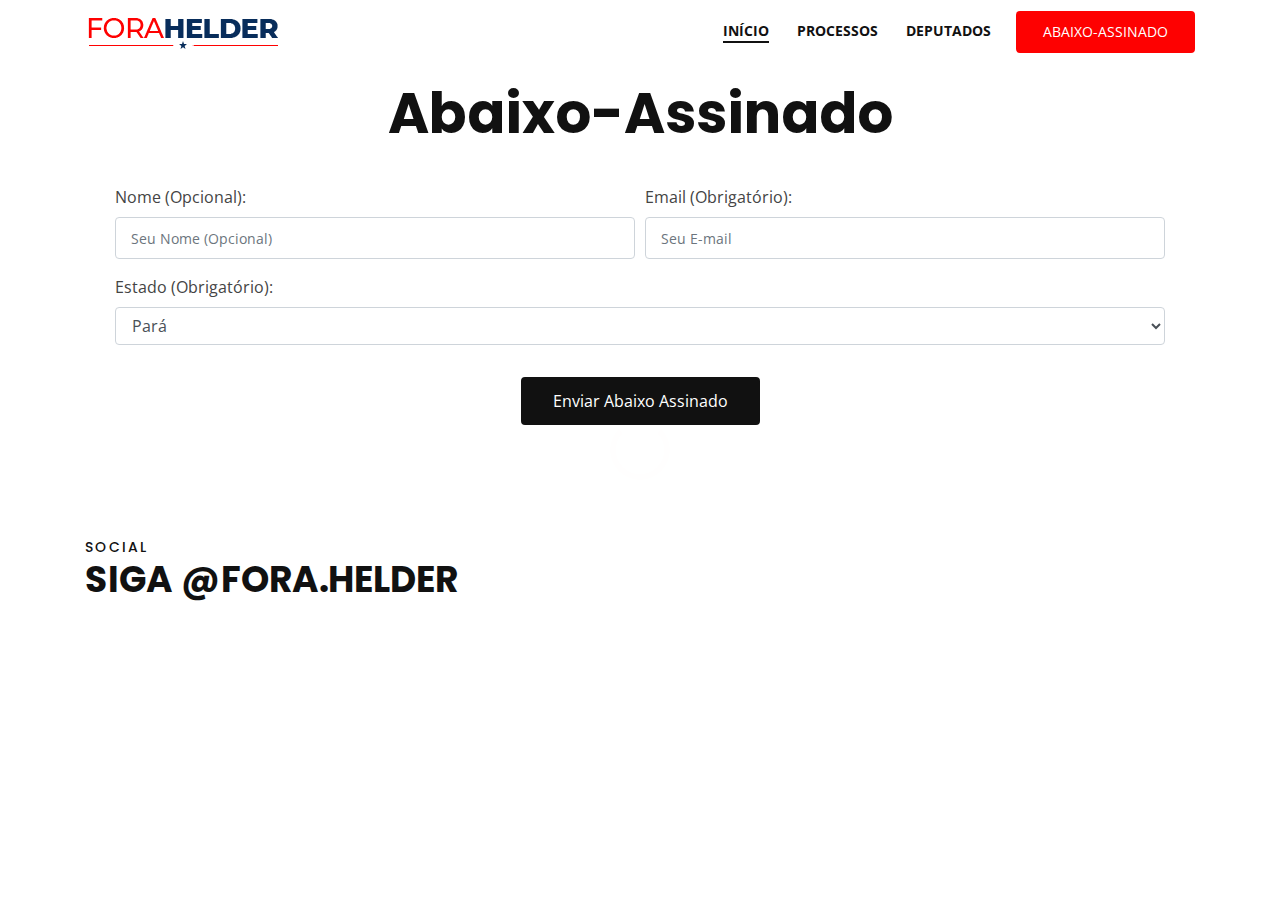
==== commit 0f9ac7d7: "assinaturas atualizada" ====
--- a/abaixoassinado.html
+++ b/abaixoassinado.html
@@ -41,20 +41,24 @@
   <body>
     <!-- ======= Header ======= -->
     <header id="header" class="fixed-top">
-      <div class="container d-flex align-items-center">
-        <h1 class="logo mr-auto">
+      <div class="container container-menu d-flex align-items-center">
+        <!-- <h1 class="logo mr-auto">
           <a href="index.html">FORA HELDER</a>
-        </h1>
+        </h1> -->
         <!-- Uncomment below if you prefer to use an image logo -->
-        <!-- <a href="index.html" class="logo mr-auto"><img src="assets/img/logo.png" alt="" class="img-fluid"></a>-->
+        <a href="index.html" class="logo mr-auto">
+          <img src="assets/img/Logo.png" alt="" class="img-fluid">
+
+        </a>
 
         <nav class="nav-menu d-none d-lg-block">
           <ul>
             <li class="active"><a href="index.html">INÍCIO</a></li>
-            <li><a href="index.html">MOTIVOS</a></li>
+            <li><a href="index.html">PROCESSOS</a></li>
             <li><a href="index.html">DEPUTADOS</a></li>
+            <!-- <li><a href="abaixoassinado.html">ABAIXO ASSINADO</a></li> -->
+            <!-- <li><a href="#about">MOTIVOS</a></li> -->
             <!-- <li><a href="#portfolio">Galeria</a></li> -->
-            <li><a href="index.html">PROCESSOS</a></li>
             <!-- <li class="drop-down">
               <a href="">Drop Down</a>
               <ul>
@@ -74,258 +78,177 @@
                 <li><a href="#">Drop Down 4</a></li>
               </ul>
             </li> -->
-            <li><a href="index.html">CONTATO</a></li>
+            <!-- <li><a href="#contact">CONTATO</a></li> -->
           </ul>
         </nav>
         <!-- .nav-menu -->
 
-        <a href="#" class="get-started-btn">ABAIXO ASSINADO</a>
+        <a href="abaixoassinado.html" class="get-started-btn">ABAIXO-ASSINADO</a>
       </div>
     </header>
     <!-- End Header -->
-    
-    <!-- ======= INICIO ======= -->
-    <section id="hero">
-      <div id="heroCarousel" class="carousel slide carousel-fade" data-ride="carousel">
-        <!-- <ol class="carousel-indicators" id="hero-carousel-indicators"></ol> -->
-        <div class="carousel-inner" role="listbox">
-          <div class="carousel-item active" style="background-image: url(assets/img/slide/slide-1.jpg)">
-            <div class="carousel-container">
-                <div class="row">
-                    <div class="col-md-6 coluna-template" >
-                        <div class="jumbotron section-assinaturas contact">
-                            <h1 class="display-4">Abaixo-Assinado</h1>
-                            <p class="lead">Este Abaixo-Assinado tem como objetivo tirar o Governador Helder Barbalho devido seus crimes cometidos.</p>
-                            
-                            <form action="enviar.php" method="post" role="form" class="php-email-form" >
-
-                                <div class="form-row">
-                                    <div class="col form-group">
-                                        <label >Nome (Opcional):</label>
-                                        <input 
-                                        type="text"
-                                        name="nome"
-                                        class="form-control"
-                                        id="nome"
-                                        placeholder="Seu Nome (Opcional)"
-                                        />
-                                        
-                                    </div>
+
+    <main id="main">
+      <!-- ======= INICIO ======= -->
+      <div class="section" >
+        <div class="container" >
+          <div class="row">
+            <div class="col-md-12 coluna-abaixo" >
+                <div class="jumbotron contact">
+                    <h1 class="display-4">Abaixo-Assinado</h1>
+                    <!-- <p style="text-align: center;" class="lead">Este Abaixo-Assinado tem como objetivo tirar o Governador Helder Barbalho devido seus crimes cometidos.</p> -->
                     
-                                    <div class="col form-group">
-                                        <label>Email (Obrigatório):</label>
-                                        <input
-                                        type="email"
-                                        class="form-control"
-                                        name="email"
-                                        id="email"
-                                        placeholder="Seu E-mail"
-                                        data-rule="email"
-                                        data-msg="Insira um email válido"
-                                        />
-                                        <div class="validate"></div>
-                                    </div>
-                                </div>
-                            
-                                <div class="form-row">
-                                    <div class="col form-group">
-                                        <!-- <input 
-                                        type="text"
-                                        name="estado"
-                                        class="form-control"
-                                        id="estado"
-                                        placeholder="Seu Estado"
-                                        data-msg="Insira o seu Estado"
-                                        data-rule="minlen:4"
-                                        /> -->
-                                        
-                                        <label>Estado (Obrigatório):</label>
-                                        <select class="form-control" name="estado" id="estado">
-                                            <option>Pará</option>
-                                            <option>São Paulo</option>
-                                            <option></option> <option></option> 
-                                            <option>Acre</option>
-                                            <option>Alagoas</option>
-                                            <option>Amapá</option>
-                                            <option>Amazonas</option>
-                                            <option>Bahia</option>
-                                            <option>Ceara</option>
-                                            <option>Distrito Federal</option>
-                                            <option>Espírito Santo</option>
-                                            <option>Goiás</option>
-                                            <option>Maranhão</option>
-                                            <option>Mato Grosso</option>
-                                            <option>Mato Grosso do Sul</option>
-                                            <option>Minas Gerais</option>
-                                            <option>Paraíba</option>
-                                            <option>Paraná</option>
-                                            <option>Pernambuco</option>
-                                            <option>Piauí</option>
-                                            <option>Rio de Janeiro</option>
-                                            <option>Rio Grande do Norte</option>
-                                            <option>Rio Grande do Sul</option>
-                                            <option>Rondônia</option>
-                                            <option>Roraima</option>
-                                            <option>Santa Catarina</option>
-                                            <option>Sergipe</option>
-                                            <option>Tocantins</option>
-                                        </select>
-                    
-                                    </div>
-                                </div>
-                            
+                    <form action="enviar.php" method="post" role="form" class="php-email-form" >
+
+                        <div class="form-row">
+                            <div class="col form-group">
+                                <label >Nome (Opcional):</label>
+                                <input 
+                                type="text"
+                                name="nome"
+                                class="form-control"
+                                id="nome"
+                                placeholder="Seu Nome (Opcional)"
+                                />
                                 
-                                <!-- <div class="form-group">
+                            </div>
+            
+                            <div class="col form-group">
+                                <label>Email (Obrigatório):</label>
                                 <input
-                                    type="text"
-                                    class="form-control"
-                                    name="subject"
-                                    id="subject"
-                                    placeholder="Subject"
-                                    data-rule="minlen:4"
-                                    data-msg="Please enter at least 8 chars of subject"
+                                type="email"
+                                class="form-control"
+                                name="email"
+                                id="email"
+                                placeholder="Seu E-mail"
+                                data-rule="email"
+                                data-msg="Insira um email válido"
                                 />
                                 <div class="validate"></div>
-                                </div>
-                                <div class="form-group">
-                                <textarea
-                                    class="form-control"
-                                    name="message"
-                                    rows="5"
-                                    data-rule="required"
-                                    data-msg="Please write something for us"
-                                    placeholder="Message"
-                                ></textarea>
-                                <div class="validate"></div>
-                                </div> -->
-                
-                                <div class="mb-3">
-                                    <div class="loading">Carregando</div>
-                                    <div class="error-message"></div>
-                                    <div class="sent-message">
-                                        Mensagem Enviada.Obrigado pela sua ajuda.
-                                    </div>
-                                </div>
-
-                                <div class="text-center">
-                                <button type="submit">Enviar Abaixo Assinado</button>
-                                <section class="about">
-                                  <div class="container">
-                                    <div class="row">
-                                      <p id="contador"></p>
-                                      <button id="btn_incrementar" type="button"> Incrementar</button>
-                                    </div>
-                                  </div>
-                                </section>
-                          
-                                </div>
-                            </form>
-                        </div>
-                    </div>
+                            </div>
+                        </div>
+                    
+                        <div class="form-row">
+                            <div class="col form-group">
+                                <!-- <input 
+                                type="text"
+                                name="estado"
+                                class="form-control"
+                                id="estado"
+                                placeholder="Seu Estado"
+                                data-msg="Insira o seu Estado"
+                                data-rule="minlen:4"
+                                /> -->
+                                
+                                <label>Estado (Obrigatório):</label>
+                                <select class="form-control" name="estado" id="estado">
+                                    <option>Pará</option>
+                                    <option>São Paulo</option>
+                                    <option></option> <option></option> 
+                                    <option>Acre</option>
+                                    <option>Alagoas</option>
+                                    <option>Amapá</option>
+                                    <option>Amazonas</option>
+                                    <option>Bahia</option>
+                                    <option>Ceara</option>
+                                    <option>Distrito Federal</option>
+                                    <option>Espírito Santo</option>
+                                    <option>Goiás</option>
+                                    <option>Maranhão</option>
+                                    <option>Mato Grosso</option>
+                                    <option>Mato Grosso do Sul</option>
+                                    <option>Minas Gerais</option>
+                                    <option>Paraíba</option>
+                                    <option>Paraná</option>
+                                    <option>Pernambuco</option>
+                                    <option>Piauí</option>
+                                    <option>Rio de Janeiro</option>
+                                    <option>Rio Grande do Norte</option>
+                                    <option>Rio Grande do Sul</option>
+                                    <option>Rondônia</option>
+                                    <option>Roraima</option>
+                                    <option>Santa Catarina</option>
+                                    <option>Sergipe</option>
+                                    <option>Tocantins</option>
+                                </select>
+            
+                            </div>
+                        </div>
+                    
+                        
+                        <!-- <div class="form-group">
+                        <input
+                            type="text"
+                            class="form-control"
+                            name="subject"
+                            id="subject"
+                            placeholder="Subject"
+                            data-rule="minlen:4"
+                            data-msg="Please enter at least 8 chars of subject"
+                        />
+                        <div class="validate"></div>
+                        </div>
+                        <div class="form-group">
+                        <textarea
+                            class="form-control"
+                            name="message"
+                            rows="5"
+                            data-rule="required"
+                            data-msg="Please write something for us"
+                            placeholder="Message"
+                        ></textarea>
+                        <div class="validate"></div>
+                        </div> -->
+        
+                        <div class="mb-3">
+                            <div class="loading">Carregando</div>
+                            <div class="error-message"></div>
+                            <div class="sent-message">
+                                Mensagem Enviada.Obrigado pela sua ajuda.
+                            </div>
+                        </div>
+
+                        <div class="text-center">
+                        <button type="submit">Enviar Abaixo Assinado</button>
+                        <!-- <section class="about">
+                          <div class="container">
+                            <div class="row">
+                              <p id="contador"></p>
+                              <button id="btn_incrementar" type="button"> Incrementar</button>
+                            </div>
+                          </div>
+                        </section> -->
+                  
+                        </div>
+                    </form>
                 </div>
-
-              <!-- <div class="container" id="secao-inicio">
-                <h2 class="animate__animated animate__fadeInDown">
-                  <span>FORA HELDER</span>
-                </h2>
-                <p class="animate__animated animate__fadeInUp">
-
-                </p>
-                <a href="#about" class="btn-get-started animate__animated animate__fadeInUp scrollto">
-                  Motivos
-                </a>
-                <a href="#services" class="btn-get-started animate__animated animate__fadeInUp scrollto">
-                  Deputados
-                </a>
-                <a href="#cta" class="btn-get-started animate__animated animate__fadeInUp scrollto">
-                  Abaixo Assinado
-                </a>
-              </div> -->
+            </div>
+        </div>
+        </div>
+      </div>
+      <!-- INICIO -->
+
+
+      <!-- INSTAGRAM -->
+      <section id="instagram" class="about">
+          <div class="container">
+            <div class="section-title">
+              <h2>Social</h2>
+              <p>Siga @fora.helder</p>
+            </div>
+            <div class="row">
+              <div  class="elfsight-app-16f11b78-956a-405d-a143-1b99ffb13769"></div>
             </div>
           </div>
-
-          <!-- <div
-            class="carousel-item"
-            style="background-image: url(assets/img/slide/slide-2.jpg)"
-          >
-            <div class="carousel-container">
-              <div class="container">
-                <h2 class="animate__animated animate__fadeInDown">
-                Estudantil Paraense
-                </h2>
-                <p class="animate__animated animate__fadeInUp">
-                  Ut velit est quam dolor ad a aliquid qui aliquid. Sequi ea ut
-                  et est quaerat sequi nihil ut aliquam. Occaecati alias dolorem
-                  mollitia ut. Similique ea voluptatem. Esse doloremque
-                  accusamus repellendus deleniti vel.
-                </p>
-                <a
-                  href="#about"
-                  class="btn-get-started animate__animated animate__fadeInUp scrollto"
-                  >Saiba Mais</a
-                >
-              </div>
-            </div>
-          </div>
-
-          <div
-            class="carousel-item"
-            style="background-image: url(assets/img/slide/slide-3.jpg)"
-          >
-            <div class="carousel-container">
-              <div class="container">
-                <h2 class="animate__animated animate__fadeInDown">
-                  
-                </h2>
-                <p class="animate__animated animate__fadeInUp">
-                  Ut velit est quam dolor ad a aliquid qui aliquid. Sequi ea ut
-                  et est quaerat sequi nihil ut aliquam. Occaecati alias dolorem
-                  mollitia ut. Similique ea voluptatem. Esse doloremque
-                  accusamus repellendus deleniti vel. Minus et tempore modi
-                  architecto.
-                </p>
-                <a
-                  href="#about"
-                  class="btn-get-started animate__animated animate__fadeInUp scrollto"
-                  >Saiba Mais</a
-                >
-              </div>
-            </div>
-          </div>
-        </div>
-
-        <a
-          class="carousel-control-prev"
-          href="#heroCarousel"
-          role="button"
-          data-slide="prev"
-        >
-          <span
-            class="carousel-control-prev-icon icofont-simple-left"
-            aria-hidden="true"
-          ></span>
-          <span class="sr-only">Previous</span>
-        </a>
-
-        <a
-          class="carousel-control-next"
-          href="#heroCarousel"
-          role="button"
-          data-slide="next"
-        >
-          <span
-            class="carousel-control-next-icon icofont-simple-right"
-            aria-hidden="true"
-          ></span>
-          <span class="sr-only">Next</span>
-        </a> -->
-        </div>
-    </section>
-    <!-- INICIO -->
+      </section>
+      <!-- INSTAGRAM -->
+    </main>
 
 
     <div id="preloader"></div>
     <a href="#" class="back-to-top"><i class="icofont-simple-up"></i></a>
+
+    <script src="https://apps.elfsight.com/p/platform.js" defer></script>
 
     <script src="assets/js/script.js"></script>
 
--- a/assets/css/style.css
+++ b/assets/css/style.css
@@ -138,6 +138,13 @@
     font-size: 28px;
   }
 }
+
+@media (max-width: 768px){
+  .container-menu{
+    max-width: 700px;
+  }
+}
+
 
 /*--------------------------------------------------------------
 # Navigation Menu
@@ -396,15 +403,94 @@
 /*--------------------------------------------------------------
 # Inicio
 --------------------------------------------------------------*/
-#hero {
+/* #hero {
   width: 100%;
-  height: 100vh;
+  height: 119vh;
   background-size: cover;
-  position: relative;
+  position:relative;
   padding-top: 82px
-}
-
-#hero .carousel,
+} */
+
+#hero{
+  background: url(../img/bg2.png) top center no-repeat;
+}
+
+#hero:before{
+  content: "";
+  /* background: rgba(255, 255, 255, 0.6); */
+  position: absolute;
+  bottom: 0;
+  top: 0;
+  left: 0;
+  right: 0;
+}
+
+.row-inicio .bnts-inicio{
+  margin-top: 230px;
+  text-align: center;
+}
+
+.row-inicio .bnts-inicio #bnt-1{
+  max-width: 147px;
+  min-width: 147px;
+}
+
+.grop-bnt #bnt-2{
+  max-width: 210px;
+}
+
+@media (max-width: 768px) {
+  #hero {
+    text-align: center;
+    /* padding-top: 58px; */
+  }
+
+  #hero h1 {
+    font-size: 28px;
+  }
+
+  #hero h2 {
+    font-size: 18px;
+    line-height: 24px;
+  }
+
+  .row-inicio .bnts-inicio{
+    margin-top: 80px;
+    text-align: center;
+  }
+
+  .row-inicio .bnts-inicio a{
+    max-width: 147px;
+    min-width: 147px;
+  }
+  
+}
+
+
+@media (max-width: 580px){
+  .grop-bnt{
+    margin-left: -230px;
+  }
+}
+
+@media (max-width: 480px){
+  .grop-bnt{
+    margin-left: -150px;
+  }
+  .row-inicio .bnts-inicio{
+    margin-top: 60px;
+  }
+}
+
+
+/* @media (max-height: 500px) {
+  #hero {
+    height: 120vh;
+  }
+} */
+
+
+/* #hero .carousel,
 #hero .carousel-inner,
 #hero .carousel-item,
 #hero .carousel-item::before {
@@ -423,7 +509,7 @@
 
 #hero .carousel-item::before {
   content: '';
-  /* background-color: rgba(153, 156, 160, 0.5); */
+  background-color: rgba(153, 156, 160, 0.5);
 }
 
 #hero .carousel-container {
@@ -448,7 +534,7 @@
   animation-delay: 0.4s;
   color: #111;
   margin-top: 10px;
-}
+} */
 
 @media (min-width: 1200px) {
   #hero p {
@@ -491,7 +577,8 @@
 @media (max-width: 992px) {
   #hero .carousel-control-prev,
   #hero .carousel-control-next {
-    top: 66px;
+    /* top: 66px; */
+    top: 0px;
   }
 }
 
@@ -563,34 +650,11 @@
   margin-top: 210px;
 }
 
-.coluna-template .display-4{
-  font-weight: bold;
-}
-
-@media (max-width: 1053px){
-  .display-4{
-    font-size: 50px;
-  }
-}
-
-@media (max-width: 992px) {
-  #hero {
-    height: 140vh;
-  }
-  #hero .carousel-container {
-    text-align: center;
-    top: 74px;
-  }
-  .coluna-template{
-    margin-top: 90px;
-  }
-}
-
-@media (max-width: 768px) {
-  #hero h2 {
-    font-size: 30px;
-  }
-}
+.img-helder{
+  margin-top: 15px;
+}
+
+
 
 @media (min-width: 1024px) {
   #hero .carousel-control-prev,
@@ -599,11 +663,36 @@
   }
 }
 
-@media (max-height: 500px) {
-  #hero {
-    height: 50vh;
-  }
-}
+@media (max-width: 992px) {
+  .img-helder{
+    width: 500px;
+  }
+}
+
+@media (max-width: 768px) {
+  .row-inicio{
+    margin-left: -221px;
+  }
+  .img-helder{
+    margin-top: 16px;
+    width: 545px;
+  }
+}
+
+@media (max-width:767px){
+  .row-inicio{
+    margin-left: -40px;
+  }
+}
+
+@media (max-width: 500px){
+  .img-helder {
+    margin-top: 57px;
+    width: 545px;
+  }
+}
+
+
 
 #secao-inicio{
   text-align: right;
@@ -793,6 +882,7 @@
 .why-us .content h3 {
   font-weight: 400;
   font-size: 34px;
+  text-align: center;
   color: #111;
 }
 
@@ -958,6 +1048,31 @@
   border-radius: 0;
 }
 
+.btn-processos{
+  text-align: center;
+  margin: auto;
+}
+
+.btn-processoss .btn-processos-button{
+  display: inline-block;
+  padding: 10px 40px 11px 40px;
+  border-radius: 4px;
+  color: #fff;
+  transition: none;
+  font-size: 14px;
+  font-weight: bold;
+  transition: 0.3s;
+  /* border: 2px solid ; */
+  background-color: #111;
+  border: 2px solid #111;
+}
+
+.btn-processos .btn-processos-button:hover {
+  background: #fff;
+  color: #111;
+  border: 2px solid #111;
+}
+
 @media (max-width: 1024px) {
   .why-us .content,
   .why-us .accordion-list {
@@ -1202,7 +1317,7 @@
   font-weight: 700;
   text-transform: uppercase;
   font-family: 'Poppins', sans-serif;
-  color: #fe0000;
+  color: #111;
   text-align: center;
 }
 
@@ -2213,3 +2328,128 @@
   display: none;
 }
 
+
+/* DEPUTADOS NOVO */
+.foto {
+  margin: 0 auto;
+    background-color: #fff;
+    width: 100%;
+    padding: 0;
+    padding-bottom: 100%;
+    border-radius: 100%;
+    border: 5px solid #fff;
+    box-shadow: 0px 0px 0px 10px #f0ad4e;
+    background: #f0ad4e center center no-repeat none;
+    background-size: auto 100%;
+    box-sizing: content-box;
+    overflow: hidden;
+    position: relative;
+}
+
+.parlamentar-circle {
+  min-width: 280px;
+  max-width: 400px;
+  margin: 0 auto;
+  /* padding: 15px; */
+  padding-bottom: 0;
+  text-align: center;
+}
+
+.parlamentar-circle .foto {
+	margin: 0 auto;
+	background-color: #fff;
+	width: 100%;
+	padding: 0;
+	padding-bottom: 100%;
+	border-radius: 100%;
+	border: 5px solid #fff;
+	box-shadow: 0px 0px 0px 10px #f0ad4e;
+	background: #f0ad4e center center no-repeat none;
+	background-size: auto 100%;
+	box-sizing: content-box;
+	overflow: hidden;
+	position: relative;
+	transition: background-size .2s ease-out, box-shadow .2s ease-out;
+	-moz-transition: background-size .2s ease-out, box-shadow .2s ease-out;
+	-web-kit-transition: background-size .2s ease-out, box-shadow .2s ease-out
+}
+
+.parlamentar-circle .foto span {
+	text-align: center;
+	color: #fff;
+	text-shadow: 1px 1px 0px rgba(0, 0, 0, .2);
+	font-size: 24px;
+	line-height: 100%;
+	font-weight: 700;
+	padding: 1.3% 0 5%;
+	display: block;
+	background-color: #f0ad4e;
+	position: absolute;
+	bottom: 0;
+	left: 0;
+	width: 100%;
+	height: 20%;
+	z-index: 0;
+	transition: background-color .2s ease-out;
+	-moz-transition: background-color .2s ease-out;
+	-web-kit-transition: background-color .2s ease-out
+}
+
+.parlamentar-circle.contra .foto {
+	background-color: #fe0000;
+	box-shadow: 0px 0px 0px 10px #fe0000;
+}
+
+.parlamentar-circle.contra .foto span {
+	background-color: #fe0000;
+  height: 45px;
+}
+
+.parlamentar-circle.favor .foto {
+	background-color: #337ab7;
+	box-shadow: 0px 0px 0px 10px #337ab7
+}
+
+.parlamentar-circle.favor .foto span {
+	background-color: #337ab7
+}
+
+.parlamentar-circle.favor h2 {
+	color: #337ab7
+}
+
+.parlamentar-circle .foto span {
+	text-transform: uppercase
+}
+
+/* PAGINA ABAIXO ASSINADO */
+
+.coluna-abaixo{
+  margin-top: 80px;
+}
+
+.display-4{
+  text-align: center; 
+  font-family: 'Poppins'; 
+  font-weight: bold;
+  color: #111;
+}
+
+.jumbotron{
+  background-color: #fff;
+  padding: 0px;
+}
+
+
+@media (max-width: 768px){
+  .display-4{
+    font-size: 45px;
+  }
+}
+
+@media (max-width: 567px){
+  .display-4{
+    font-size: 40px;
+  }
+}
+
